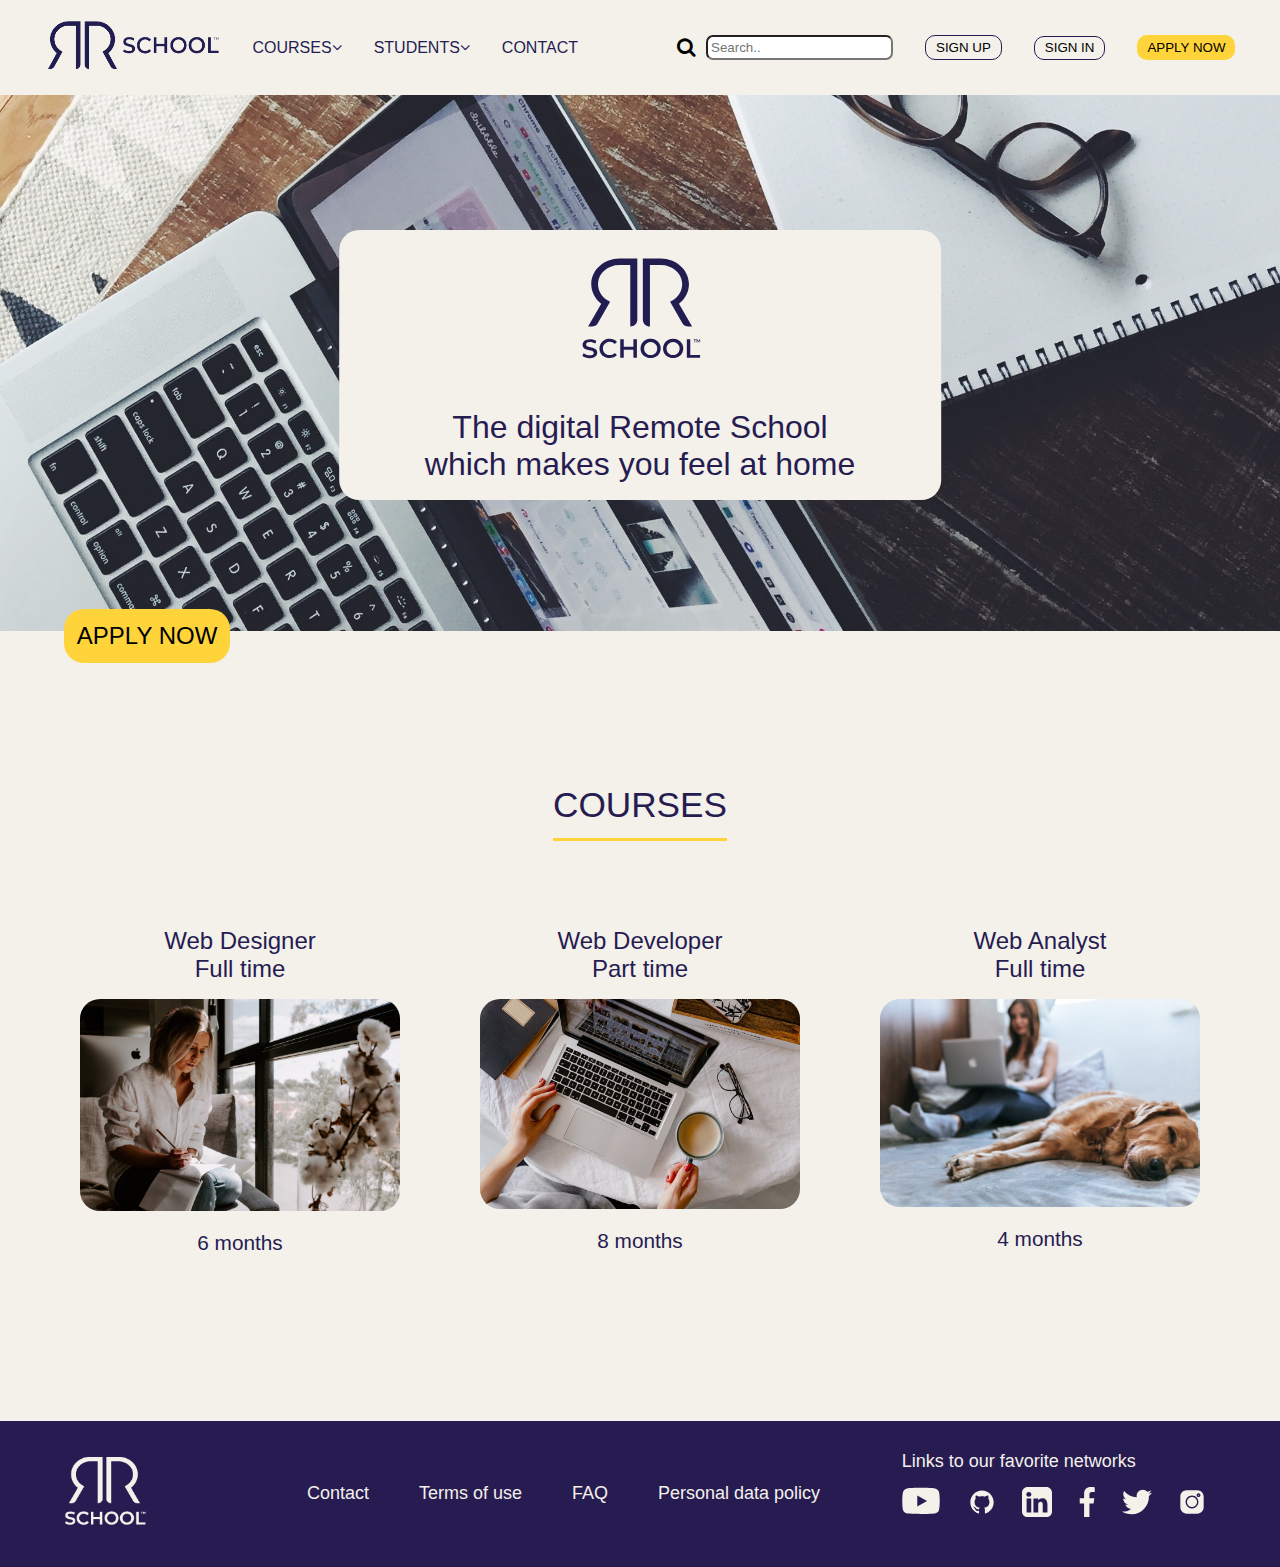
==== index.html @ ad454e44 "added missing L to apply navbar" ====
<!DOCTYPE html>
<html lang="en">
  <head>
    <meta charset="utf-8">
    <meta name="viewport" content="width=device-width, initial-scale=1.0"> <!-- displays site properly based on user's device -->
    <title>Remote School</title>
    <link rel="stylesheet" href="css/style.css">
    <link rel="stylesheet" href="css/index.css">
    <link rel="stylesheet" href="css/modal.css">
    <link href=“https://fonts.googleapis.com/css2?family=Montserrat:ital,wght@0,200;0,300;0,400;0,500;0,600;0,700;0,800;0,900;1,200;1,300;1,400;1,500;1,600;1,700;1,800;1,900&display=swap” rel=“stylesheet”>
    <link rel="stylesheet" href="https://cdnjs.cloudflare.com/ajax/libs/font-awesome/4.7.0/css/font-awesome.min.css">
    <link rel="shortcut icon" type="image/png" href="images/favicon Remote School.png"/>
    <!--*font-family fot the search button*-->
  </head>
  <body>
     <header>

      <nav class="navbar">
        
        <ul class="nav-links">
          <li class="nav-item">
            <a href="index.html" class="nav-logo">
            <img  src="images/logo2cropped.png" alt="Logo Remote School"> 
            </a> 
          </li>
          
          <div class="dropdown">
          <li class="nav-item">
            <a href="courses.html">COURSES<i class="fa fa-angle-down"></i></a>
              <div class = "dropdown-content">
                <a href="/courses.html#WebDesigner">WEB&nbsp;DESIGN</a>
                <a href="/courses.html#WebDeveloper">WEB&nbsp;DEVELOPER</a>
                <a href="/courses.html#DataAnalyst">WEB&nbsp;ANALYST</a>
              </div>
           </li>
          </div>

        <div class="dropdown">
          <li class="nav-item">
            <a href="students.html">STUDENTS<i class="fa fa-angle-down"></i></a>
              <div class = "dropdown-content">
                <a href="/students.html#Sophia">SOPHIA</a>
                <a href="/students.html#Dane">DANE</a>
                <a href="/students.html#Nina">NINA</a>
              </div>
          </li>
        </div>

        <div class="dropdown">
          <li class="nav-item">
            <a href="contact.html">CONTACT</a>
          </li>
        </div>

        </ul> 

        <ul class="nav-things">

           <li class="nav-item">
             <div class = "search-container">
             <button type="submit"><i class="fa fa-search"></i></button>
            <input type="text" placeholder="Search.." name="search">
              </div>
          </li>

           <li class="navSignButton">
            <button type="button">SIGN UP</button>
           </li>

           <li class="navSignButton">
            <button type="button">SIGN IN</button>
           </li>

           <li class="navApplyButton">
            <button type="button">APPLY NOW</button>
           </li>

        </ul>

       </nav>

     </header>
     <section>
         <div class="banner">
             <img class="banner-img" src="images/newindexbannerphoto.jpg" alt="backgroundbanner"/>
             <img class="banner-img-small" src="images/small-screen-newindexbannerphoto.jpg" alt="smallscreenbackgroundbanner"/>
             <div class="title-text-container">
              <img class="banner-logo" src="images/logo1.svg" alt="remoteschoollogo"/>
              <p class="banner-slogan">The digital Remote School
                <br> which makes you feel at home </p>
            </div>
          </div>
      </section>

    <section>
     
    <div class='button-div'>
      <button id="apply-now-modal" class="apply-index-button">APPLY NOW</button>
    </div>
    
    <div id="modal" class="modal">
        <div class="modal-inner content center">

          <p class="modal-title-font">Thanks for applying !</p>
            <div class="separator-div-modal"></div>
          <p>Please leave us your name and email address below, and we will contact you very soon :-)</p>
          
          <div class="separator-div-modal"></div>

          <form action="" class ="contact-form-index" method="get" id="usrform">
            <div class="contact-fields">
                <label for="name" name="name" ></label>
                <input type="text" name="name" id="name" placeholder="Name" required>
            </div> 
            <div class="separator-div-modal-form"></div>
            <div class="contact-fields">
                <label for="email"></label>
                <input type="email" name="email" id="email" placeholder="Email" required> 
            </div> 
            <div class="contact-fields">
          </form>

          <div class="separator-div-modal"></div>
          
          <div class="modal-two-buttons">

            <div class="close-button">
              <button class="close-button-modal-index" id="close-modal">x close</button>
            </div>

            <div class="send-button">
              <button class="send-button-modal-index" id="close-modal" id="send-modal">send !</button>
            </div>
          </div>

        </div>
      </div>
    </div>


    </section>
    <section>
        <div class="separator-div"></div>
        <div class="index-h2-container">
          <a href="courses.html" title="courses-remote"><h2 class="index-h2">COURSES</h2></a>
        </div>
      </div>
        <div class="separator-div-small"></div>
        <div class="box-container">
          <div class="courses-box">
            <h4 class="courses-box-title"><a class="specific-course-title" href="courses.html">Web Designer<br>Full time</a></h4>
            <a href="courses.html" title="courses-remote-webDev">
              <img class="courses-box-img" src="images/girl-working-index-light.jpg" alt="girl-working-index" />
            </a>
            <p class="courses-box-p">6 months</p>
          </div>
          <div class="courses-box">
            <h4 class="courses-box-title"><a class="specific-course-title" href="courses.html">Web Developer<br>Part time</a></h4>
            <a href="courses.html" title="courses-remote-webDesign">
              <img class="courses-box-img" src="images/computer-coffee-index-light.jpg" alt="girl-working-index" />
            </a>
            <p class="courses-box-p">8 months</p>
          </div>
          <div class="courses-box">
            <h4 class="courses-box-title"><a class="specific-course-title" href="courses.html">Web Analyst<br>Full time</a></h4>
            <a href="courses.html" title="courses-remote-webAnalyst">
              <img class="courses-box-img" src="images/girl-working-dog-index-light.jpg" alt="girl-working-index" />
            </a>
            <p class="courses-box-p">4 months</p>
          </div>
        </div>
        <div class="separator-div"></div>
    </section>
    
     <footer>
       <!-- logo div -->
       <div class="footer-logo">
            <a href="index.html"><img class="img-logo" src="./images/logo33.png" alt="Logo Remote School"></a>
       </div>

       <!-- ul div for content-->
       <div class="content-footer-list">
            <ul class="footer-col">
                <li> <a href="contact.html">Contact</a></li>
                <li> <a href="#">Terms of use</a></li>
                <li> <a href="#">FAQ</a></li>
                <li> <a href="#">Personal data policy</a></li>
            </ul> 
        </div>
      
      <!-- ul div  for social media-->
      <div class="links-social-network">
        <p>Links to our favorite networks</p>
        <ul class="social-list">
            <li><a href="https://www.youtube.com/"><img class="network-icons biger" src="images/icon-youtube-light.svg" alt="Youtube icon"></svg></a></li> 
            <li><a href="https://github.com/"><img class="network-icons biger" src="images/icon-github-light.svg" alt="Github icon"></a></li> 
            <li><a href="https://www.linkedin.com/"><img class="network-icons" src="images/icon-linkedin-light.svg" alt="Linkedin icon"></a></li> 
            <li><a href="https://www.facebook.com/"><img class="network-icons" src="images/icon-fb-light.svg" alt="Facebook icon"></a></li> 
            <li><a href="https://twitter.com/explore/"><img class="network-icons" src="images/icon-twitter-light.svg" alt="Twitter icon"></a></li> 
            <li><a href="https://www.instagram.com/"><img class="network-icons biger" src="images/icon-instagram-light.svg" alt="Instagram icon"></a></li> 
        </ul>
      </div>
         
     </footer>
    <script src="script.js"></script>
  </body>
</html>
---- css/style.css ----
/* -- General CSS--*/

* {
    margin: 0;
    padding: 0;
    box-sizing:border-box;
    /*This part shoud be on body. Otherwhise, we cannot 
    change the background-color (it would be overwritten) of different container for example(I had problems with the divs of footer)*/
    /*font-family: ‘Montserrat’, sans-serif;
    color: #261C52;
    background-color: #F4F0EA;*/
}

body{
    font-family: ‘Montserrat’, sans-serif;
    text-decoration: none;
    color: #261C52;
    background-color: #F4F0EA; 
    }

/* -- End of General CSS--*/

/* --Navbar section --*/

.navbar {
   width: 100%;
   display: flex;
   justify-content: space-around;
   flex-wrap: wrap;
   align-items: center;  
   background: #F3F1E9; 
}

.nav-logo {
    display: inline-block;
}

.nav-logo img{
    width: 11em;
    align: center; 
}

.nav-links, .nav-things {
    /* i had to put display: flex and align-items: center i again,
     to align the items in the nav-links-section */
    display:flex; 
    align-items: center;
    list-style: none;
    margin: 0; 
    padding: 0; 
    /* font-weight: 600; */
    color: #261C52; 
}

.nav-item, .navApplyButton, .navSignButton{
    display: inline-block; 
    margin: 1em; 
    text-align: center;
    text-decoration: none;
}

.dropdown:hover{
    cursor:pointer; 
    color: #F4F0EA; 
    background-color:  #261C52; 
    border-radius: 12px; 

}

.nav-item a {
    text-decoration: none;
    color: #261C52; 
    }
  
.nav-item a.active {
    color: #F4F0EA; 
    background-color:  #261C52; 
    border-radius: 12px; 
    padding: 10px; 
  }

.nav-item a:hover {
    color: #F4F0EA; 
    border-radius: 12px; 
}

.navApplyButton, .navSignButton { 
	border-radius: 1em;
    border-radius: 10px;
    text-decoration: none;
    cursor: cell;
  }

.navSignButton{
    border: 1px solid #261C52;
}

.navApplyButton {
    background-color: #ffd33a;
	border: none; 
  }

button{
    background-color: transparent;
    border: none; 
    display: inline-block;
    padding: 5% 10px;   
}

.navApplyButton:hover,.navSignButton:hover {
    box-shadow: #261C52 4px 0.3em 0em 0px;   
}

/*search-bar*/

.search-container{
    display: flex;
    align-items: center;
}

.search-container button {
    float: left; 
    font-size: 20px;
    border: none;
    cursor: pointer;  
}

.search-container input {
    border-radius: 7px;
    padding: 3px;
}


/* dropdown-Menü Start */

/* The container <div> - needed to position the dropdown content */
.dropdown {
    position: relative; 
    display: inline-block; 
}

/* Dropdown Content (Hidden by Default) */
.dropdown-content {
    display: none; 
    position: absolute; 
    min-width: 100px;    
}

/* Links inside the dropdown */
.dropdown-content a {
    color: #261C52;
    padding: 12px 16px;
    text-decoration: none;
    display: block;
    background-color: #F4F0EA;
    text-align: left;
    border-radius: 6px; 
    
}

/* Change color of dropdown links on hover */
.dropdown-content a:hover {
    background-color:  #261C52; 
    color: #F4F0EA; 
}

/* Show the dropdown menu on hover */
.dropdown:hover .dropdown-content {
  display: block;
  z-index: 5;
  overflow: visible;
}

/* dropdown- menü end */

/* @media screen and (max-width: 600px) {
    .navbar {
      float: none;
      display: block;
      text-align: left;
      width: 100%;
      margin: 0;
      padding: 14px;
    }
    .navbar input[type=text] {
      border: 1px solid #ccc;
    } */

/* --End of Navbar section --*/


/* --Footer section --*/
footer{
    display: flex;
    justify-content: space-around;
    background-color: #261C52;
    padding: 30px 20px;
    color:#F4F0EA; 
}

.content-footer-list{
    align-self: center;
}

.footer-col{
    display: flex;
    justify-content: space-between;
    padding: 0;
    background-color: #261C52;
}

.footer-col li{
    list-style: none;
    margin: 0;
    background-color: #261C52;
}

.footer-col li a{
    padding: 0 25px;
    color:#F4F0EA;
    font-size: 1.125rem; 
    font-weight: lighter;
}

.footer-col a{
    text-decoration: none;
    color: #261C52;
}

.footer-col a:hover{
    /*color: #FFD33A;*/
    filter: brightness(0.8);
}

.footer-logo{
    align-self: center;
}

.footer-logo:hover{
    /* filter: invert(80);*/
    filter: brightness(0.7);
 }

.img-logo {
    width: 65%;
}

.network-icons{
    width: 30px;
    height: 30px;
}

.network-icons:hover{
   /* filter: invert(80);*/
   filter: brightness(0.7);
}

.biger{
    width: 40px;
    height: 40px; 
}

.links-social-network{
    display: flex;
    flex-direction: column;
}

.links-social-network p{
    font-size: 1.125rem; 
    font-weight: lighter;
}

.social-list{
    list-style: none;
    padding: 10px 0;
    display: flex;
    justify-content: space-between;
    background-color: #261C52;
    align-items: center;
}

.social-list li{
    margin: 0;
    /*padding: 5px 0;*/
    background-color: #261C52;
}

.social-list li a{
    padding: 5px 20px;
}

.social-list li a:nth-child(1){
    padding-left: 0px;
}
.social-list li a:last-child){
    padding-right: 0px;
}

/*--End Footer section --*/

/* ---Responsive Design--- */

@media (max-width: 768px){

}
---- css/index.css ----
/* -- General CSS--*/

* {
    margin: 0;
    padding: 0;
    box-sizing:border-box;
    /*This part shoud be on body. Otherwhise, we cannot 
    change the background-color (it would be overwritten) of different container for example(I had problems with the divs of footer)*/
    /*font-family: ‘Montserrat’, sans-serif;
    color: #261C52;
    background-color: #F4F0EA;*/
    text-decoration: none;
    
}

body{
    font-family: ‘Montserrat’, sans-serif;
    text-decoration: none;
    color: #261C52;
    background-color: #F4F0EA; 
    }

/* -- End of General CSS--*/

/* -- Banner section --*/

.banner{
    position: relative;
    height: 20%;
}

.banner-img{
    width: 100%;
    position: relative;
}

.title-text-container{
    display:flex;
    flex-direction: column;
    justify-content: space-evenly;
    background-color: #F4F0EA;
    position: absolute;
    top : 50%;
    left : 50%;
    transform: translate(-50%,-50%);
    width : 47%;
    height : 50%;
    border-radius: 20px;
    margin:auto;
}

.banner-logo{
    text-align: center;
    height: 45%;
}

.banner-slogan{
    padding-top: 4%;
    font-size: 2em;
    font-weight: 200;
    text-align: center;
}

/* --End of Banner section --*/

/* Apply Button --*/

.button-div :hover{
    color :#F3F1E9;
    background-color:#261C52 ;
    text-decoration: none;
}

.apply-index-button{
    padding: 1%;
    border-radius: 20px;
    font-size: 1.5em;
    font-weight: 200;
    text-align: center;
    border-style: none;
    position: absolute;
    margin-top : -2%;
    margin-left : 5%;
    overflow: visible;
    background-color: #ffd33a ;
    text-decoration: none;
}

/* End of Apply Button --*/

/* --Courses Carousel section --*/

.separator-div{
    height:150px;
}

.index-h2-container{
    text-align: center;
    margin-left: auto;
    margin-right: auto;
    border-bottom: 0.2rem solid #FFD33A;
    padding-bottom: 1%;
    white-space: nowrap;
    width : min-content;
}

.index-h2 {
    font-size: 2.2em;
    font-weight: 300;
    color:#261C52;
    text-decoration: none;
}

.separator-div-small{
    height:70px;
}

.box-container{
    display: flex;
    justify-content: space-evenly;
}

.specific-course-title{
    text-decoration: none;
    color:#261C52;
}

.courses-box{
    width : 25%;
    text-align: center;
    justify-content: center;
}

.courses-box-img{
    width : 100%;
    border-radius: 20px;
}

.courses-box-title{
    padding: 5%;
    font-size: 1.5em;
    font-weight: 380;
}

.courses-box-p{
    padding: 5%;
    font-size: 1.3em;
    font-weight: 380;
}

/* --End of Courses Carousel section --*/




/* ---Responsive Design EXTRA LARGE --- */

@media screen and (min-width: 1200px){

    .banner-img-small{
     display: none;
    }
}

/* ---End of Responsive Design EXTRA LARGE --- */



/* ---Responsive Design LARGE --- */

@media screen and (min-width: 992px) and (max-width:1199px){

    .banner-img-small{
     display: none;
    }

    .apply-index-button{
        margin-top : -2.5%;
    }

}




/* ---End of Responsive Design LARGE --- */



/* ---Responsive Design MEDIUM --- */

@media screen and (min-width: 768px) and (max-width:992px){

    .banner-img-small{
     display: none;
    }

    .title-text-container{
        width : 50%;
        height : 57%;
    }
    
    .banner-logo{
        height: 45%;
    }
    
    .banner-slogan{
        font-size: 1.5em;
    }

    .apply-index-button{
        padding: 2%;
        font-size: 1.2em;
        margin-top : -6%;
    }

    .separator-div{
        height: 135px;
    }
    
    .index-h2 {
        font-size: 2.1em;
    }

}

/* ---End of Responsive Design MEDIUM --- */



/* ---Responsive Design SMALL --- */

@media screen and (min-width: 576px) and  (max-width: 767px){

    /* -- Banner section --*/
  
    .banner-img{
        display: none;
    }

    .banner-img-small{
        width: 100%;
        position: relative;
    }

    .title-text-container{
        width : 60%;
        height : 60%;
    }
    
    .banner-logo{
        height: 50%;
    }
    
    .banner-slogan{
        font-size: 1.5em;
    }
    
    /* --End of Banner section --*/

    /* Apply Button --*/

    .apply-index-button{
        padding: 1.3%;
        font-size: 1.3em;
        margin-top : -4%;
    }

    /* End of Apply Button --*/

    /* --Courses Carousel section --*/

    .separator-div{
        height:120px;
    }

    .index-h2 {
        font-size: 2em;
    }

    .separator-div-small{
        height:60px;
    }

    .box-container{
        flex-direction: column;
        align-items: center;
    }

    .courses-box{
        width : 55%;
        padding: 2%;
        margin: 1%;
    }

    .courses-box-title{
        padding: 5%;
        font-size: 1.5em;
        font-weight: 380;
    }

    .courses-box-p{
        padding: 5%;
        font-size: 1.3em;
        font-weight: 380;
    }

    /* --End of Courses Carousel section --*/  

}

/* ---End of Responsive Design SMALL --- */


/* ---Responsive Design EXTRA SMALL --- */

@media screen and (min-width: 352px) and (max-width: 575px){

    /* -- Banner section --*/
  
    .banner-img{
        display: none;
    }

    .banner-img-small{
        width: 100%;
        position: relative;
    }

    .title-text-container{
        width : 60%;
        height : 60%;
    }
    
    .banner-logo{
        height: 50%;
    }
    
    .banner-slogan{
        font-size: 1.3em;
    }
    
    /* --End of Banner section --*/

    /* Apply Button --*/

    .apply-index-button{
        padding: 2%;
        font-size: 1em;
        margin-top : -5%;
    }


    /* End of Apply Button --*/

    /* --Courses Carousel section --*/

    .separator-div{
        height:120px;
    }

    .index-h2 {
        font-size: 1.9em;
    }

    .separator-div-small{
        height:60px;
    }

    .box-container{
        flex-direction: column;
        align-items: center;
    }

    .courses-box{
        width : 53%;
        padding: 2%;
    }

    .courses-box-title{
        padding: 5%;
        font-size: 1.4em;
        font-weight: 380;
    }

    .courses-box-p{
        padding: 2%;
        margin: 5%;
        font-size: 1.2em;
        font-weight: 380;
    }

    /* --End of Courses Carousel section --*/  

}

/* ---End of Responsive Design EXTRA SMALL --- */
---- css/modal.css ----
/* -- General CSS--*/

* {
    margin: 0;
    padding: 0;
    box-sizing:border-box;
    /*This part shoud be on body. Otherwhise, we cannot 
    change the background-color (it would be overwritten) of different container for example(I had problems with the divs of footer)*/
    /*font-family: ‘Montserrat’, sans-serif;
    color: #261C52;
    background-color: #F4F0EA;*/
}

body{
    font-family: ‘Montserrat’, sans-serif;
    text-decoration: none;
    color: #261C52;
    background-color: #F4F0EA; 
    }

/* -- End of General CSS--*/


.apply-index-button{
    padding: 1%;
    border-radius: 20px;
    font-size: 1.5em;
    font-weight: 200;
    text-align: center;
    border-style: none;
    position: absolute;
    margin-top : -2%;
    margin-left : 5%;
    overflow: visible;
    background-color: #ffd33a ;
    text-decoration: none;
}

.modal {
    background-color: #F8E7C0;
    font-family: ‘Montserrat’, sans-serif;
    text-decoration: none;
    color: #261C52;
    font-size: 1.3em;
    font-weight: 150;
    display: none;
    margin-left: auto;
    margin-right: auto;
    align-self: center;
    justify-self: center;
    width: 90vw;
    padding:3%;
    padding-bottom: 1%;
    position: absolute;
    left: 5%;
    top:75%;
}

.modal-title-font{
    font-size: 1.6em;
}

.modal-inner {
    padding: 5%;
    text-align: center;
    justify-content: center;
    display: flex;
    flex-direction: column;
}

.separator-div-modal{
    height: 20px;
}

.separator-div-modal-form{
    height: 7px;
}

.contact-form-index{
    display: flex;
    flex-direction: column;
    justify-content: space-between;
    margin-right: auto;
    margin-left: auto;
    padding: 5%;
    text-align: center;
    width: 80%;
}

.contact-form-index input {
    background-color: #F3F1E9;
    border: none;
    width: 100%;
    border: none;
    border-radius: 5px;
    padding: 2%;
    padding-left: 4%;
    color: #261C52;
}

.contact-form-index input{
    height: 35px;
}

.modal-two-buttons{
    display: flex;
    flex-direction: row;
    width: 80%;
    justify-content: space-evenly;
    margin-left: auto;
    margin-right: auto;
}

.send-button :hover{
    color :#F3F1E9;
    background-color:#261C52 ;
    text-decoration: none;
}


.send-button-modal-index{
    border-radius: 20px;
    font-size: 0.8em;
    font-weight: 150;
    text-align: center;
    border-style: none;
    background-color: #ffd33a ;
    text-decoration: none;
    align-self: center;
    justify-self: center;
    text-align: center;
    white-space: nowrap;
}

.close-button :hover{
    color :#F3F1E9;
    background-color:#261C52 ;
    text-decoration: none;
}

.close-button-modal-index{
    border-radius: 20px;
    font-size: 0.8em;
    font-weight: 150;
    text-align: center;
    border-style: none;
    background-color: #ffd33a ;
    text-decoration: none;
    align-self: center;
    justify-self: center;
    text-align: center;
    white-space: nowrap;
}
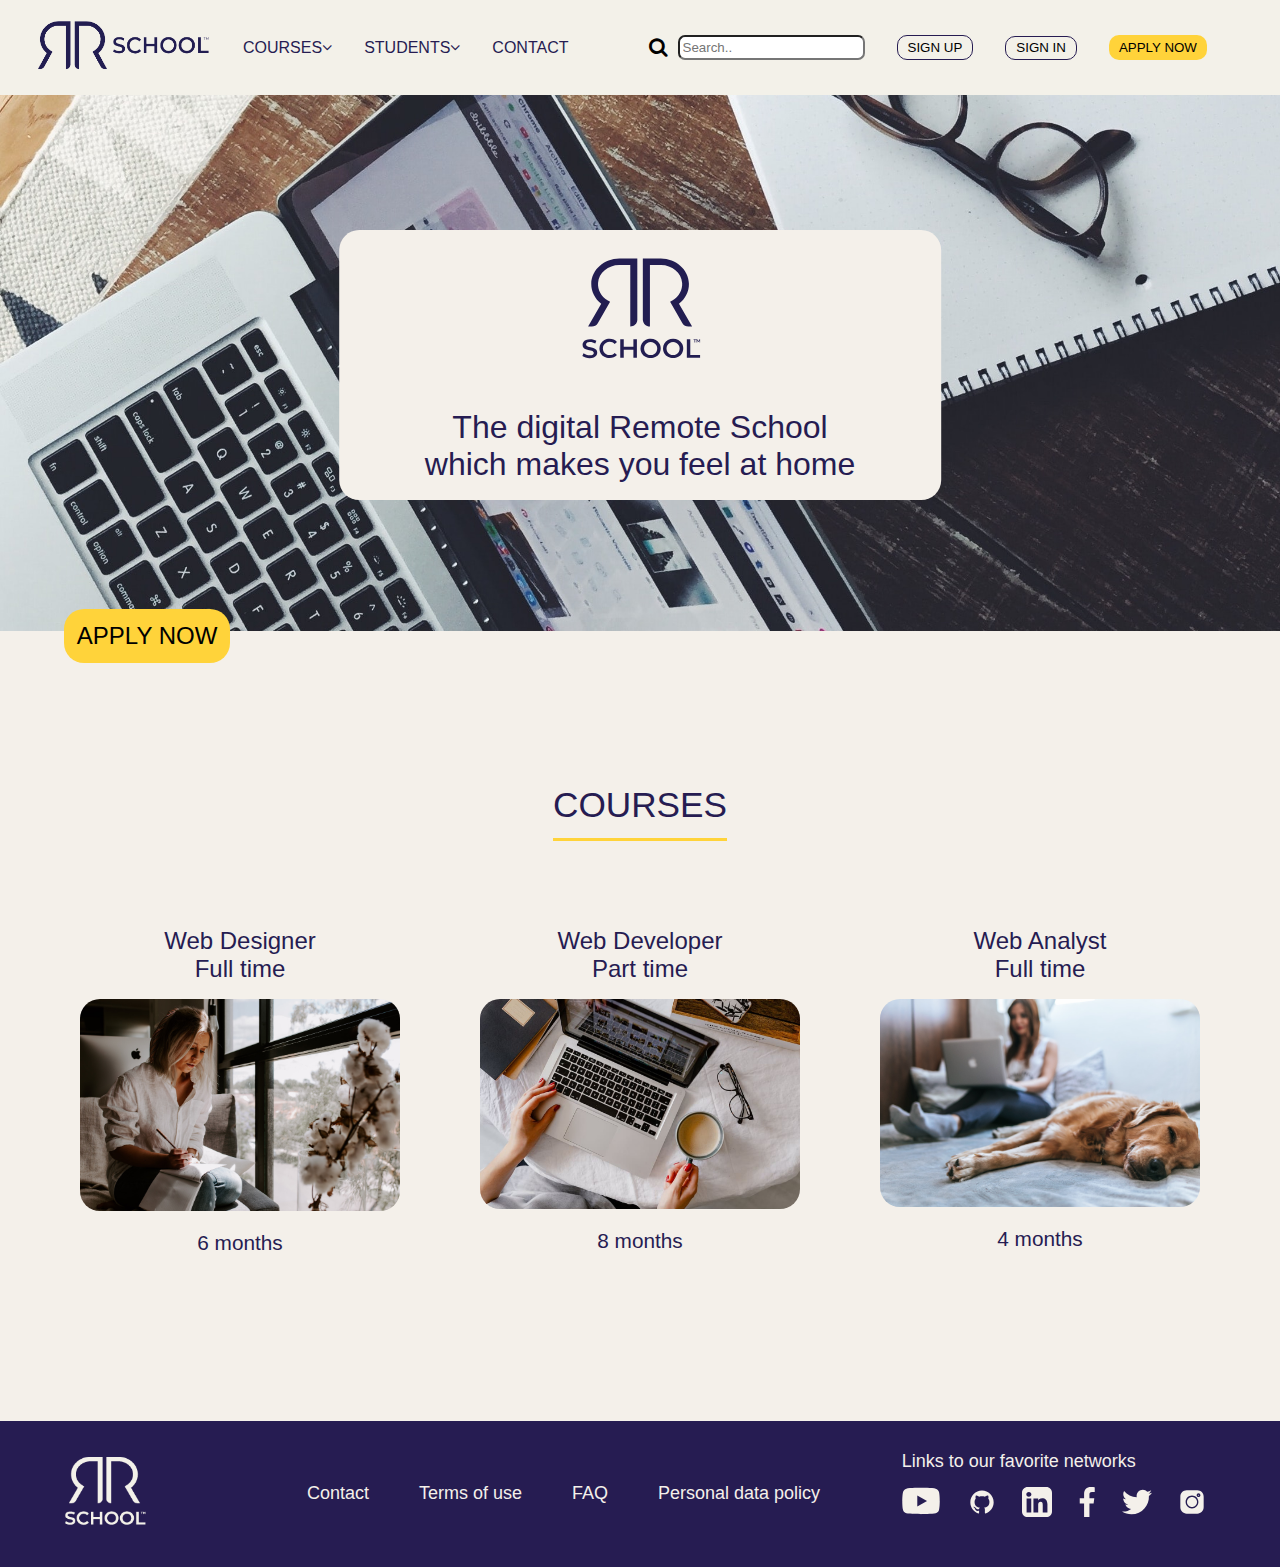
==== commit 8ef898b2: "first trys on responsive navbar" ====
--- a/index.html
+++ b/index.html
@@ -76,7 +76,9 @@
            </li>
 
         </ul>
-
+        <div class="resNavSection">
+        <div class="burgerMenu" ><i class="fa fa-bars"></i></div>
+      </div>
        </nav>
 
      </header>
--- a/css/style.css
+++ b/css/style.css
@@ -21,6 +21,10 @@
 /* -- End of General CSS--*/
 
 /* --Navbar section --*/
+
+.burgerMenu{
+    display:none; 
+}
 
 .navbar {
    width: 100%;
@@ -173,21 +177,6 @@
 
 /* dropdown- menü end */
 
-/* @media screen and (max-width: 600px) {
-    .navbar {
-      float: none;
-      display: block;
-      text-align: left;
-      width: 100%;
-      margin: 0;
-      padding: 14px;
-    }
-    .navbar input[type=text] {
-      border: 1px solid #ccc;
-    } */
-
-/* --End of Navbar section --*/
-
 
 /* --Footer section --*/
 footer{
@@ -301,7 +290,27 @@
 /* ---Responsive Design--- */
 
 @media (max-width: 768px){
-
-}
-
-
+    /* navbar-section */
+
+.resNavSection{
+    display: flex; 
+    justify-content: space-between;
+}
+
+
+.burgerMenu{
+    display: block; 
+
+}
+
+.nav-links, .nav-things {
+    display:none; 
+}
+
+.nav-logo{
+    display:block; 
+}
+
+}
+
+
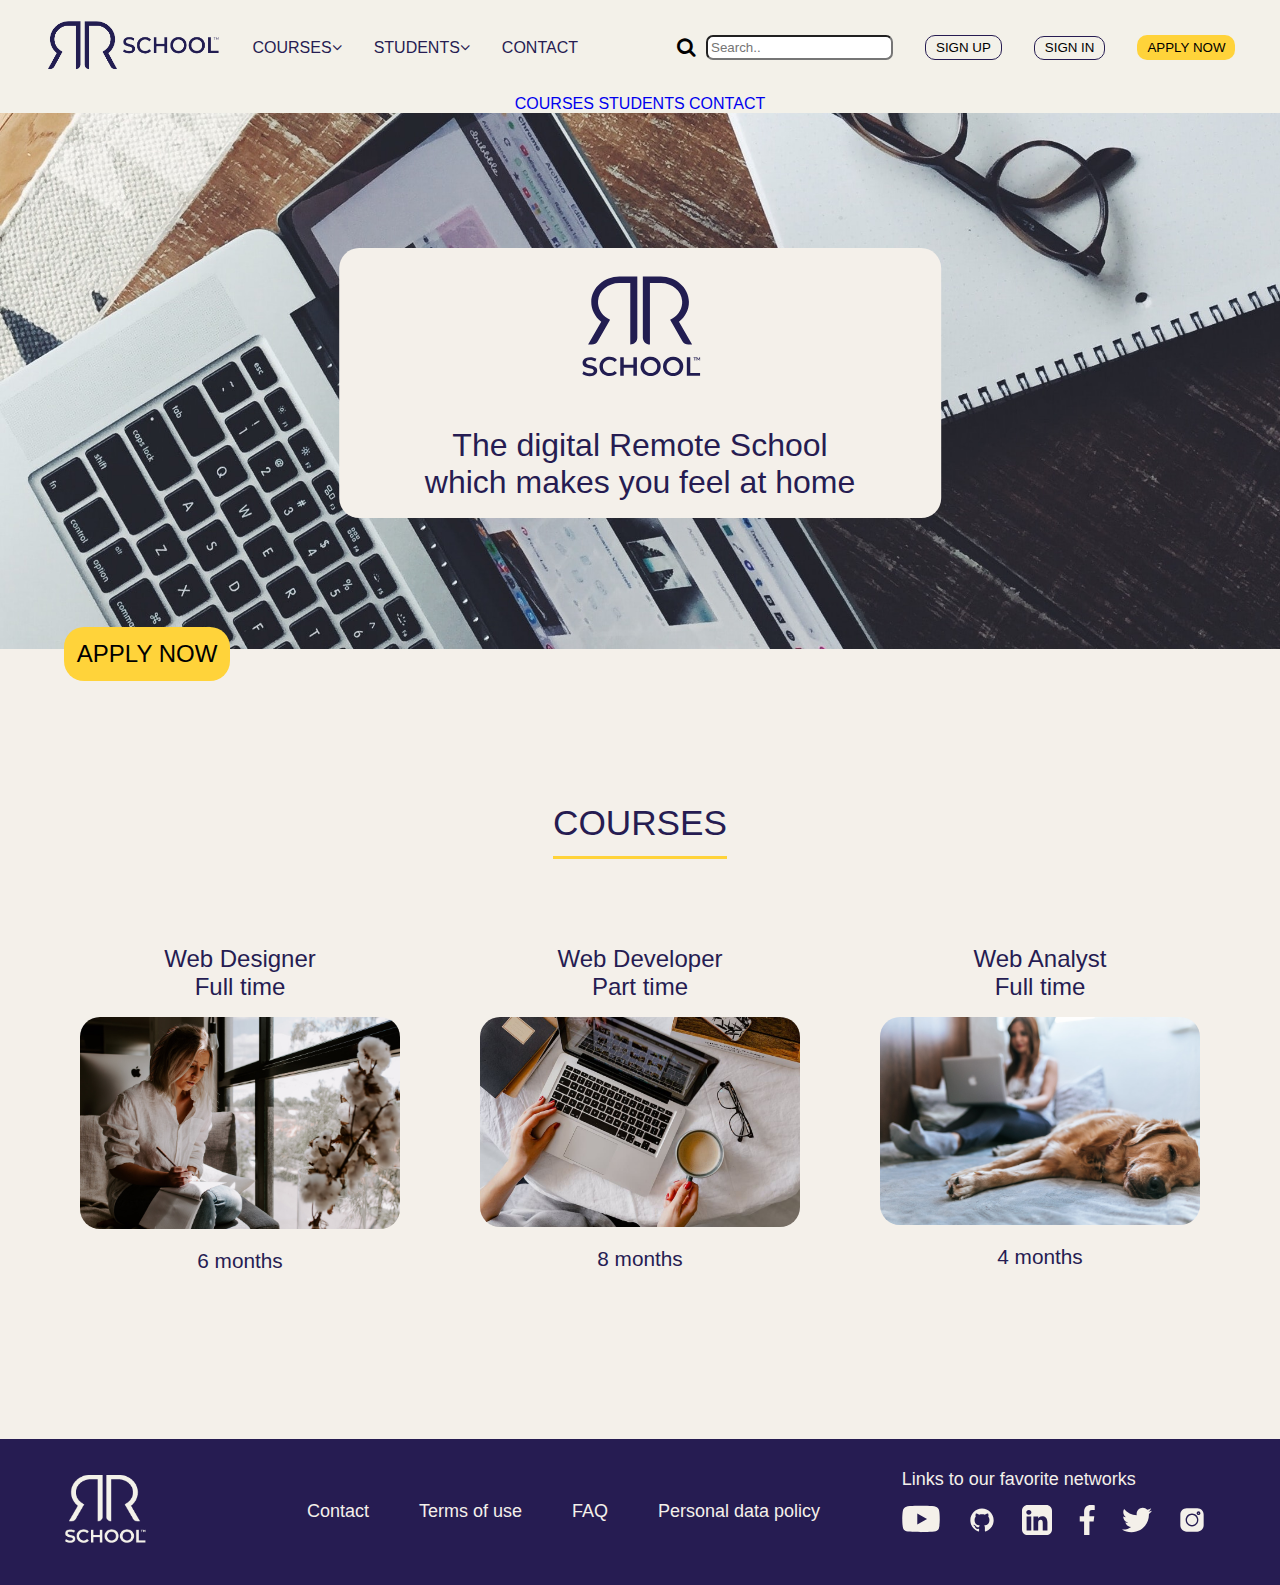
==== commit bdf9d17c: "added responsiveness to navbar" ====
--- a/index.html
+++ b/index.html
@@ -24,7 +24,7 @@
             </a> 
           </li>
           
-          <div class="dropdown">
+         <div class="dropdown">
           <li class="nav-item">
             <a href="courses.html">COURSES<i class="fa fa-angle-down"></i></a>
               <div class = "dropdown-content">
@@ -51,8 +51,7 @@
             <a href="contact.html">CONTACT</a>
           </li>
         </div>
-
-        </ul> 
+       </ul> 
 
         <ul class="nav-things">
 
@@ -76,8 +75,15 @@
            </li>
 
         </ul>
-        <div class="resNavSection">
+       <div class="resNavSection">
+        <div class="res-dropdown">
         <div class="burgerMenu" ><i class="fa fa-bars"></i></div>
+          <div class = "res-dropdown-content">
+          <a href="/courses.html">COURSES</a>
+          <a href="/students.html">STUDENTS</a>
+          <a href="/contact.html">CONTACT</a>
+          </div>
+        </div>
       </div>
        </nav>
 
--- a/css/style.css
+++ b/css/style.css
@@ -63,7 +63,7 @@
     text-decoration: none;
 }
 
-.dropdown:hover{
+.dropdown :hover{
     cursor:pointer; 
     color: #F4F0EA; 
     background-color:  #261C52; 
@@ -295,22 +295,60 @@
 .resNavSection{
     display: flex; 
     justify-content: space-between;
-}
-
+    align-items: center;
+}
 
 .burgerMenu{
     display: block; 
-
-}
-
-.nav-links, .nav-things {
+}
+
+.burgerMenu .fa{
+    font-size: 25px;
+    padding: 10px; 
+}
+
+.nav-links .dropdown, .nav-things {
     display:none; 
 }
 
-.nav-logo{
-    display:block; 
-}
-
-}
-
-
+/* The container <div> - needed to position the dropdown content */
+.res-dropdown {
+    position: relative; 
+    display: inline-block; 
+}
+
+/* Dropdown Content (Hidden by Default) */
+.res-dropdown-content {
+    display: none; 
+    position: absolute; 
+    min-width: 100px;    
+}
+
+/* Links inside the dropdown */
+.res-dropdown-content a {
+    color: #261C52;
+    padding: 12px 16px;
+    text-decoration: none;
+    display: block;
+    background-color: #F4F0EA;
+    text-align: right;
+    border-radius: 6px; 
+    
+}
+
+/* Change color of dropdown links on hover */
+.res-dropdown-content a:hover {
+    background-color:  #261C52; 
+    color: #F4F0EA; 
+}
+
+/* Show the dropdown menu on hover */
+.res-dropdown:hover .res-dropdown-content {
+  display: block;
+  z-index: 5;
+  overflow: visible;
+}
+
+}
+
+
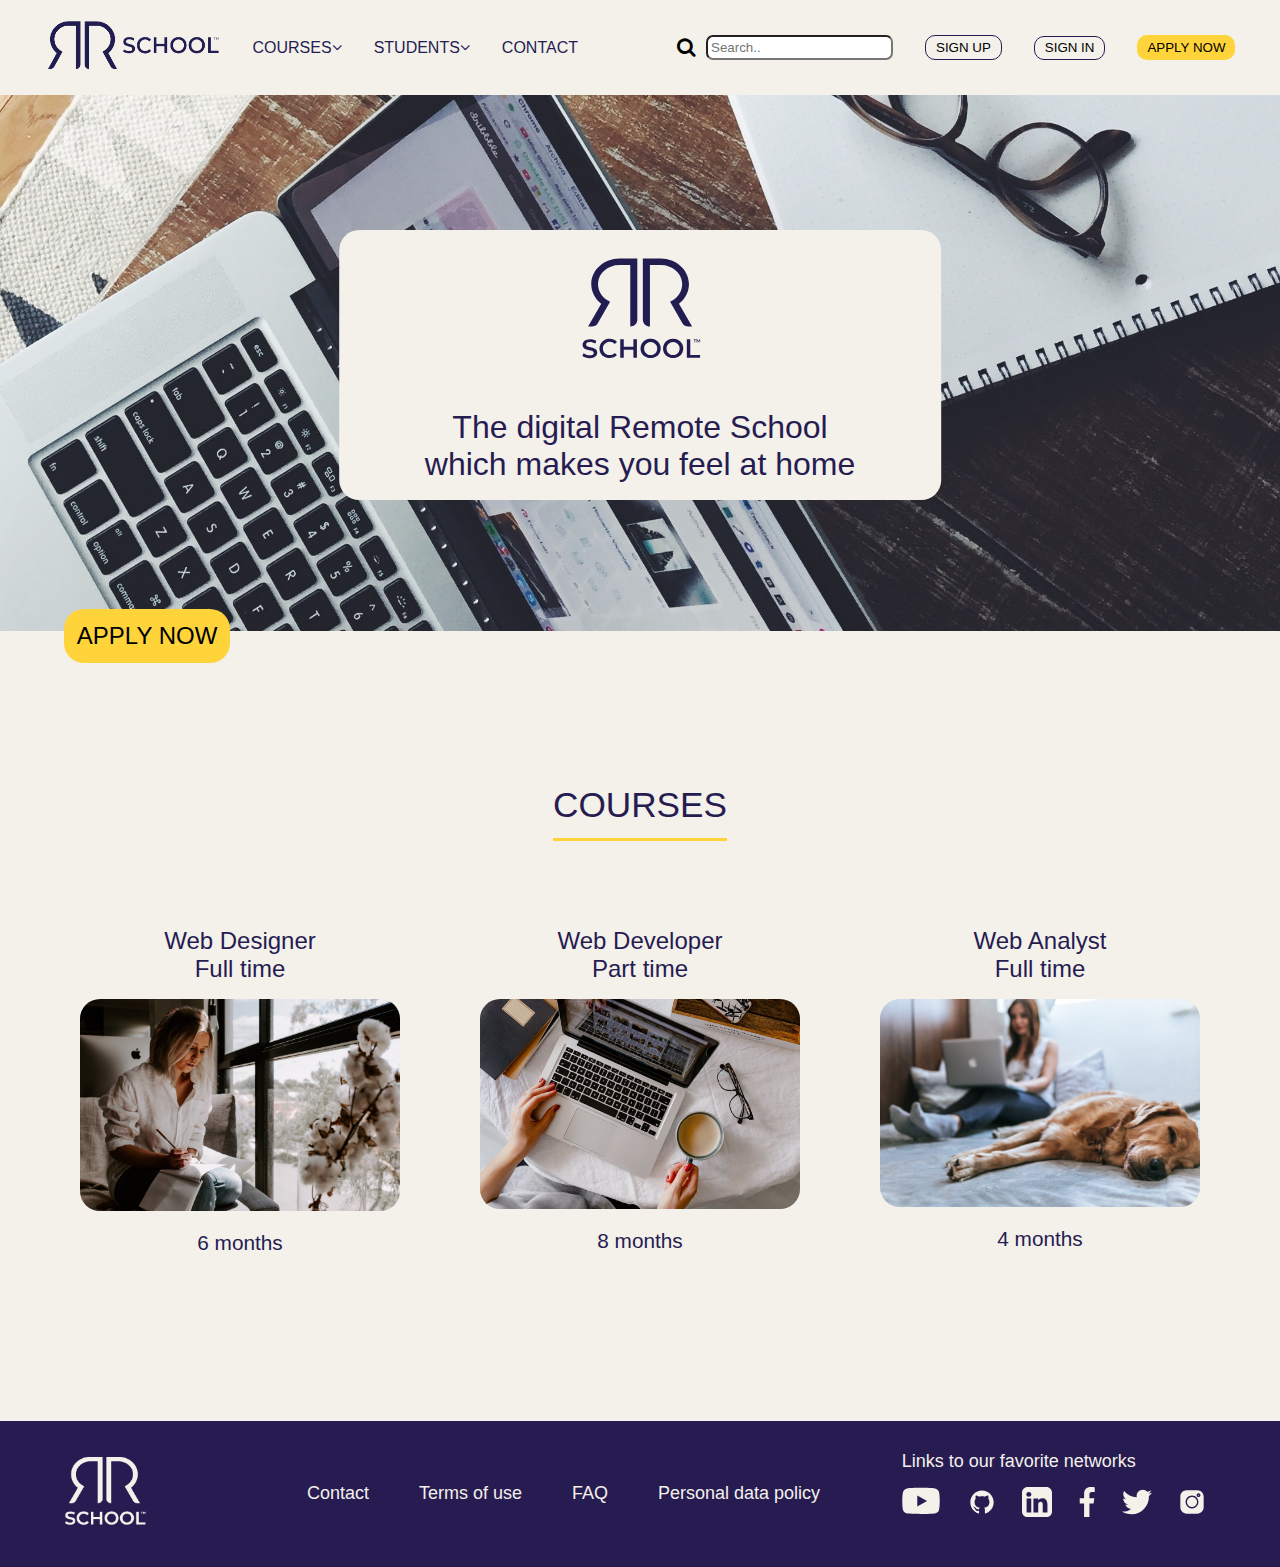
==== commit 0ce7eb9e: "updates and start working on modals for courses" ====
--- a/index.html
+++ b/index.html
@@ -13,6 +13,7 @@
     <!--*font-family fot the search button*-->
   </head>
   <body>
+    <!-- NAV BAR -->
      <header>
 
       <nav class="navbar">
@@ -88,18 +89,26 @@
        </nav>
 
      </header>
+     <!-- END OF NAV BAR -->
+
+     <!-- BANNER -->
      <section>
          <div class="banner">
-             <img class="banner-img" src="images/newindexbannerphoto.jpg" alt="backgroundbanner"/>
-             <img class="banner-img-small" src="images/small-screen-newindexbannerphoto.jpg" alt="smallscreenbackgroundbanner"/>
-             <div class="title-text-container">
+             
+            <img class="banner-img" src="images/newindexbannerphoto.jpg" alt="backgroundbanner"/>
+            <img class="banner-img-small" src="images/small-screen-newindexbannerphoto.jpg" alt="smallscreenbackgroundbanner"/>
+             
+            <div class="title-text-container">
               <img class="banner-logo" src="images/logo1.svg" alt="remoteschoollogo"/>
               <p class="banner-slogan">The digital Remote School
                 <br> which makes you feel at home </p>
             </div>
-          </div>
-      </section>
-
+
+        </div>
+    </section>
+    <!-- END OF BANNER -->
+
+    <!-- APPLY BUTTON -->
     <section>
      
     <div class='button-div'>
@@ -125,7 +134,6 @@
                 <label for="email"></label>
                 <input type="email" name="email" id="email" placeholder="Email" required> 
             </div> 
-            <div class="contact-fields">
           </form>
 
           <div class="separator-div-modal"></div>
@@ -145,41 +153,53 @@
       </div>
     </div>
 
-
     </section>
+    <!-- END OF APPLY BUTTON -->
+
+    <!-- COURSES -->
     <section>
         <div class="separator-div"></div>
+        
         <div class="index-h2-container">
           <a href="courses.html" title="courses-remote"><h2 class="index-h2">COURSES</h2></a>
         </div>
-      </div>
+     
         <div class="separator-div-small"></div>
+
         <div class="box-container">
+
           <div class="courses-box">
-            <h4 class="courses-box-title"><a class="specific-course-title" href="courses.html">Web Designer<br>Full time</a></h4>
-            <a href="courses.html" title="courses-remote-webDev">
+            <h4 class="courses-box-title"><a class="specific-course-title" href="courses.html#WebDesigner">Web Designer<br>Full time</a></h4>
+            <a href="courses.html#WebDesigner" title="courses-remote-webDev">
               <img class="courses-box-img" src="images/girl-working-index-light.jpg" alt="girl-working-index" />
             </a>
             <p class="courses-box-p">6 months</p>
           </div>
+
           <div class="courses-box">
-            <h4 class="courses-box-title"><a class="specific-course-title" href="courses.html">Web Developer<br>Part time</a></h4>
-            <a href="courses.html" title="courses-remote-webDesign">
+            <h4 class="courses-box-title"><a class="specific-course-title" href="courses.html#WebDeveloper">Web Developer<br>Part time</a></h4>
+            <a href="courses.html#WebDeveloper" title="courses-remote-webDesign">
               <img class="courses-box-img" src="images/computer-coffee-index-light.jpg" alt="girl-working-index" />
             </a>
             <p class="courses-box-p">8 months</p>
           </div>
+
           <div class="courses-box">
-            <h4 class="courses-box-title"><a class="specific-course-title" href="courses.html">Web Analyst<br>Full time</a></h4>
-            <a href="courses.html" title="courses-remote-webAnalyst">
+            <h4 class="courses-box-title"><a class="specific-course-title" href="courses.html#DataAnalyst">Web Analyst<br>Full time</a></h4>
+            <a href="courses.html#DataAnalyst" title="courses-remote-webAnalyst">
               <img class="courses-box-img" src="images/girl-working-dog-index-light.jpg" alt="girl-working-index" />
             </a>
             <p class="courses-box-p">4 months</p>
           </div>
-        </div>
+
+        </div>
+
         <div class="separator-div"></div>
+
     </section>
+    <!-- END OF COURSES -->
     
+    <!-- FOOTER -->
      <footer>
        <!-- logo div -->
        <div class="footer-logo">
@@ -210,6 +230,7 @@
       </div>
          
      </footer>
+    <!-- END OF FOOTER -->
     <script src="script.js"></script>
   </body>
 </html>
--- a/css/style.css
+++ b/css/style.css
@@ -86,6 +86,7 @@
 .nav-item a:hover {
     color: #F4F0EA; 
     border-radius: 12px; 
+    padding: 7px; 
 }
 
 .navApplyButton, .navSignButton { 
@@ -176,7 +177,8 @@
 }
 
 /* dropdown- menü end */
-
+.resNavSection {
+    display: none; }
 
 /* --Footer section --*/
 footer{
@@ -292,6 +294,19 @@
 @media (max-width: 768px){
     /* navbar-section */
 
+.navbar {
+    justify-content: space-between;
+}
+
+.nav-logo img {
+    width: 6em; 
+    padding: 10px; 
+}
+
+.nav-item {
+    margin: 0em;
+}
+
 .resNavSection{
     display: flex; 
     justify-content: space-between;
@@ -332,7 +347,7 @@
     display: block;
     background-color: #F4F0EA;
     text-align: right;
-    border-radius: 6px; 
+    border-radius: 6px;
     
 }
 
@@ -347,8 +362,9 @@
   display: block;
   z-index: 5;
   overflow: visible;
-}
-
-}
-
-
+  right: 0; 
+}
+
+}
+
+
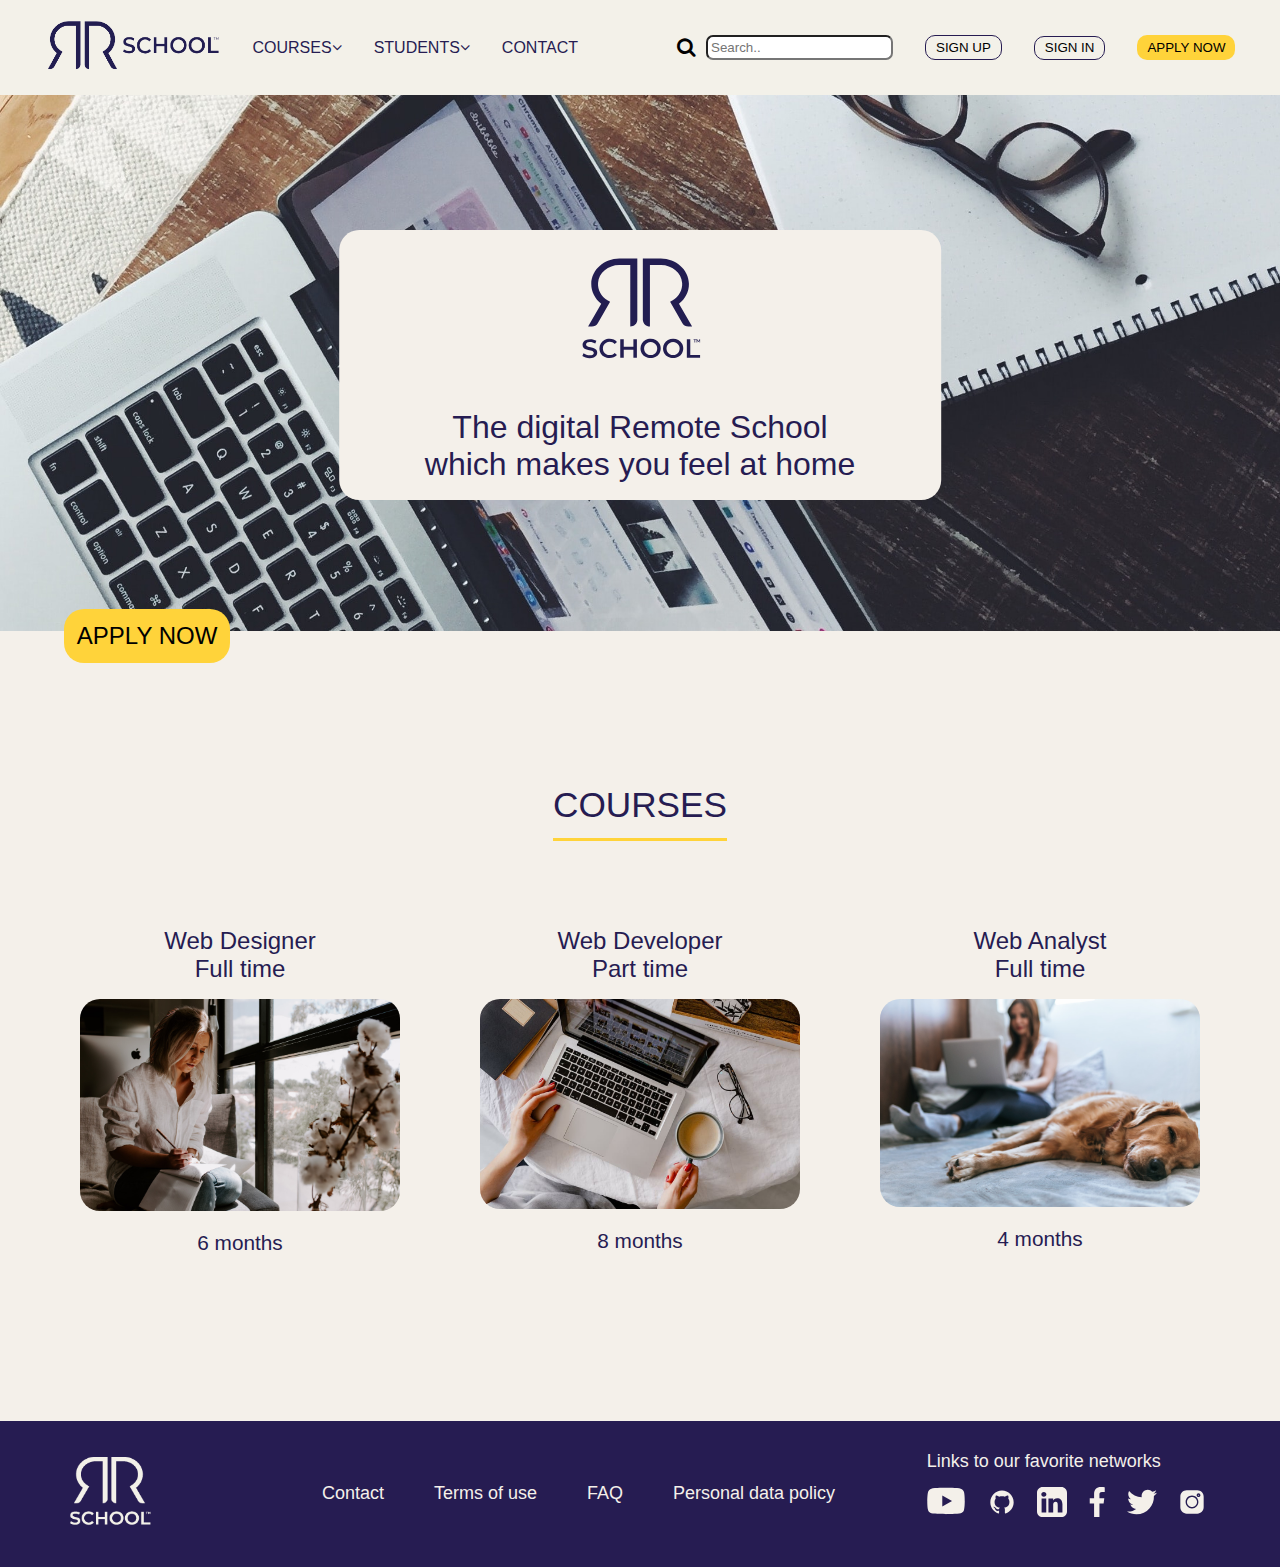
==== commit c942522e: "cleaning html code" ====
--- a/index.html
+++ b/index.html
@@ -7,9 +7,9 @@
     <link rel="stylesheet" href="css/style.css">
     <link rel="stylesheet" href="css/index.css">
     <link rel="stylesheet" href="css/modal.css">
-    <link href=“https://fonts.googleapis.com/css2?family=Montserrat:ital,wght@0,200;0,300;0,400;0,500;0,600;0,700;0,800;0,900;1,200;1,300;1,400;1,500;1,600;1,700;1,800;1,900&display=swap” rel=“stylesheet”>
+    <link href="https://fonts.googleapis.com/css2?family=Montserrat:ital,wght@0,200;0,300;0,400;0,500;0,600;0,700;0,800;0,900;1,200;1,300;1,400;1,500;1,600;1,700;1,800;1,900&display=swap" rel="stylesheet">
     <link rel="stylesheet" href="https://cdnjs.cloudflare.com/ajax/libs/font-awesome/4.7.0/css/font-awesome.min.css">
-    <link rel="shortcut icon" type="image/png" href="images/favicon Remote School.png"/>
+    <link rel="shortcut icon" type="image/png" href="images/favicon-remote.png"/>
     <!--*font-family fot the search button*-->
   </head>
   <body>
@@ -111,50 +111,50 @@
     <!-- APPLY BUTTON -->
     <section>
      
-    <div class='button-div'>
-      <button id="apply-now-modal" class="apply-index-button">APPLY NOW</button>
-    </div>
-    
-    <div id="modal" class="modal">
-        <div class="modal-inner content center">
-
-          <p class="modal-title-font">Thanks for applying !</p>
+      <div class="button-div">
+        <button id="apply-now-modal" class="apply-index-button">APPLY NOW</button>
+      </div>
+      
+      <div id="modal" class="modal">
+          <div class="modal-inner content center">
+  
+            <p class="modal-title-font">Thanks for applying !</p>
+              <div class="separator-div-modal"></div>
+            <p>Please leave us your name and email address below, and we will contact you very soon :-)</p>
+            
             <div class="separator-div-modal"></div>
-          <p>Please leave us your name and email address below, and we will contact you very soon :-)</p>
-          
-          <div class="separator-div-modal"></div>
-
-          <form action="" class ="contact-form-index" method="get" id="usrform">
-            <div class="contact-fields">
-                <label for="name" name="name" ></label>
-                <input type="text" name="name" id="name" placeholder="Name" required>
-            </div> 
-            <div class="separator-div-modal-form"></div>
-            <div class="contact-fields">
-                <label for="email"></label>
-                <input type="email" name="email" id="email" placeholder="Email" required> 
-            </div> 
-          </form>
-
-          <div class="separator-div-modal"></div>
-          
-          <div class="modal-two-buttons">
-
-            <div class="close-button">
-              <button class="close-button-modal-index" id="close-modal">x close</button>
+  
+            <form class ="contact-form-index" method="get" id="usrform">
+              <div class="contact-fields">
+                  <label for="name"></label>
+                  <input type="text" name="name" id="name" placeholder="Name" required>
+              </div> 
+              <div class="separator-div-modal-form"></div>
+              <div class="contact-fields">
+                  <label for="email"></label>
+                  <input type="email" name="email" id="email" placeholder="Email" required> 
+              </div> 
+            </form>
+  
+            <div class="separator-div-modal"></div>
+            
+            <div class="modal-two-buttons">
+  
+              <div class="close-button">
+                <button class="close-button-modal-index" id="close-modal">x close</button>
+              </div>
+  
+              <div class="send-button">
+                <button class="send-button-modal-index" id="close-modal-send" >send !</button>
+              </div>
             </div>
-
-            <div class="send-button">
-              <button class="send-button-modal-index" id="close-modal" id="send-modal">send !</button>
-            </div>
-          </div>
-
-        </div>
-      </div>
-    </div>
-
-    </section>
+  
+          </div>
+      </div>
+  
+      </section>
     <!-- END OF APPLY BUTTON -->
+  
 
     <!-- COURSES -->
     <section>
--- a/css/style.css
+++ b/css/style.css
@@ -272,7 +272,7 @@
 
 .social-list li{
     margin: 0;
-    /*padding: 5px 0;*/
+    padding: 0 15px 0 0;
     background-color: #261C52;
 }
 
@@ -283,7 +283,7 @@
 .social-list li a:nth-child(1){
     padding-left: 0px;
 }
-.social-list li a:last-child){
+.social-list li a:last-child{
     padding-right: 0px;
 }
 
@@ -365,6 +365,127 @@
   right: 0; 
 }
 
-}
-
-
+/*Responsive footer max-width: 768px*/
+footer{
+    flex-direction: column;
+}
+
+.footer-col li a{
+    padding-left: 0;
+    padding-right: 3%;
+}
+.img-logo{
+    width: 40%;
+}
+.footer-logo{
+    padding-bottom: 15px;
+    align-self: start;
+    padding-left: 3%;
+}
+
+.footer-col{
+    justify-content: left;
+    flex-direction: column;
+    padding-top: 10px;
+    padding-bottom: 20px;
+}
+
+.footer-col li{
+    padding: 3px 0;
+}
+
+.footer-col li a, .links-social-network p{
+    font-size: 1rem; 
+    line-height: 1.125rem;
+}
+
+.content-footer-list, .links-social-network{
+    align-self: start;
+    width: 100%;
+    padding: 20px 5%;
+}
+  
+.social-list{
+    justify-content: space-between;
+    width: 60%;
+}
+
+.social-list li{
+    padding: 0 5px 0 0;
+}
+/* end Responsive footer max-width: 768px*/
+}
+
+@media (min-width:992px) and (max-width:1199px) {
+    /* Responsive footer 992px and 1199px*/
+    .footer-logo{
+        padding-bottom: 15px;
+        align-self: start;
+        padding-left: 2%;
+    }
+    
+  
+    .footer-col{
+      justify-content: center;
+      flex-direction: column;
+      padding-top: 0px;
+      padding-bottom: 20px;
+     
+    }
+  
+    .footer-col li{
+        padding: 3px 0;
+    }
+  
+    /*.content-footer-list, .links-social-network{
+      align-self: start;
+    }*/
+  
+   .links-social-network{
+      padding: 20px 25px;
+      align-self: start;
+      width: 40%;
+      align-self: start;
+     }
+
+    .content-footer-list{
+      width: 30%;
+    } /* end Responsive footer 992px and 1199px*/
+}
+
+@media  (min-width: 768px) and (max-width:992px){
+/* Responsive footer 992px */
+  .footer-logo{
+      padding-bottom: 15px;
+      /*align-self: start;*/
+      padding-left: 2%;
+      align-items: center;
+  }
+
+  .img-logo{
+    width: 60%;
+    /*padding-left: 2%;*/
+   }
+  .footer-col{
+    justify-content: left;
+    flex-direction: column;
+    padding-top: 0px;
+    padding-bottom: 20px;
+  }
+
+  .footer-col li{
+      padding: 3px 0;
+  }
+
+  .content-footer-list, .links-social-network{
+    align-self: start;
+    width: 50%;
+  }
+
+ .links-social-network{
+    padding: 20px 25px;
+   }
+   
+ /* end Responsive footer 992px */
+}
+
--- a/css/modal.css
+++ b/css/modal.css
@@ -89,16 +89,12 @@
 
 .contact-form-index input {
     background-color: #F3F1E9;
-    border: none;
     width: 100%;
     border: none;
     border-radius: 5px;
     padding: 2%;
     padding-left: 4%;
     color: #261C52;
-}
-
-.contact-form-index input{
     height: 35px;
 }
 
@@ -122,7 +118,6 @@
     border-radius: 20px;
     font-size: 0.8em;
     font-weight: 150;
-    text-align: center;
     border-style: none;
     background-color: #ffd33a ;
     text-decoration: none;
@@ -142,7 +137,6 @@
     border-radius: 20px;
     font-size: 0.8em;
     font-weight: 150;
-    text-align: center;
     border-style: none;
     background-color: #ffd33a ;
     text-decoration: none;
@@ -150,4 +144,45 @@
     justify-self: center;
     text-align: center;
     white-space: nowrap;
-}+}
+
+
+/* ---Responsive Design MEDIUM --- */
+
+@media screen and (min-width: 768px) and (max-width:992px){
+
+    .modal {
+        font-size: 1.2em;
+    }
+
+}
+
+/* ---End of Responsive Design MEDIUM --- */
+
+
+
+/* ---Responsive Design SMALL --- */
+
+@media screen and (min-width: 576px) and  (max-width: 767px){
+
+    .modal {
+        font-size: 1.2em;
+    }
+    
+}
+
+/* ---End of Responsive Design SMALL --- */
+
+
+
+/* ---Responsive Design EXTRA SMALL --- */
+
+@media screen and (min-width: 352px) and (max-width: 575px){
+
+    .modal {
+        font-size: 1.1em;
+    }
+
+}
+
+/* ---End of Responsive Design EXTRA SMALL --- */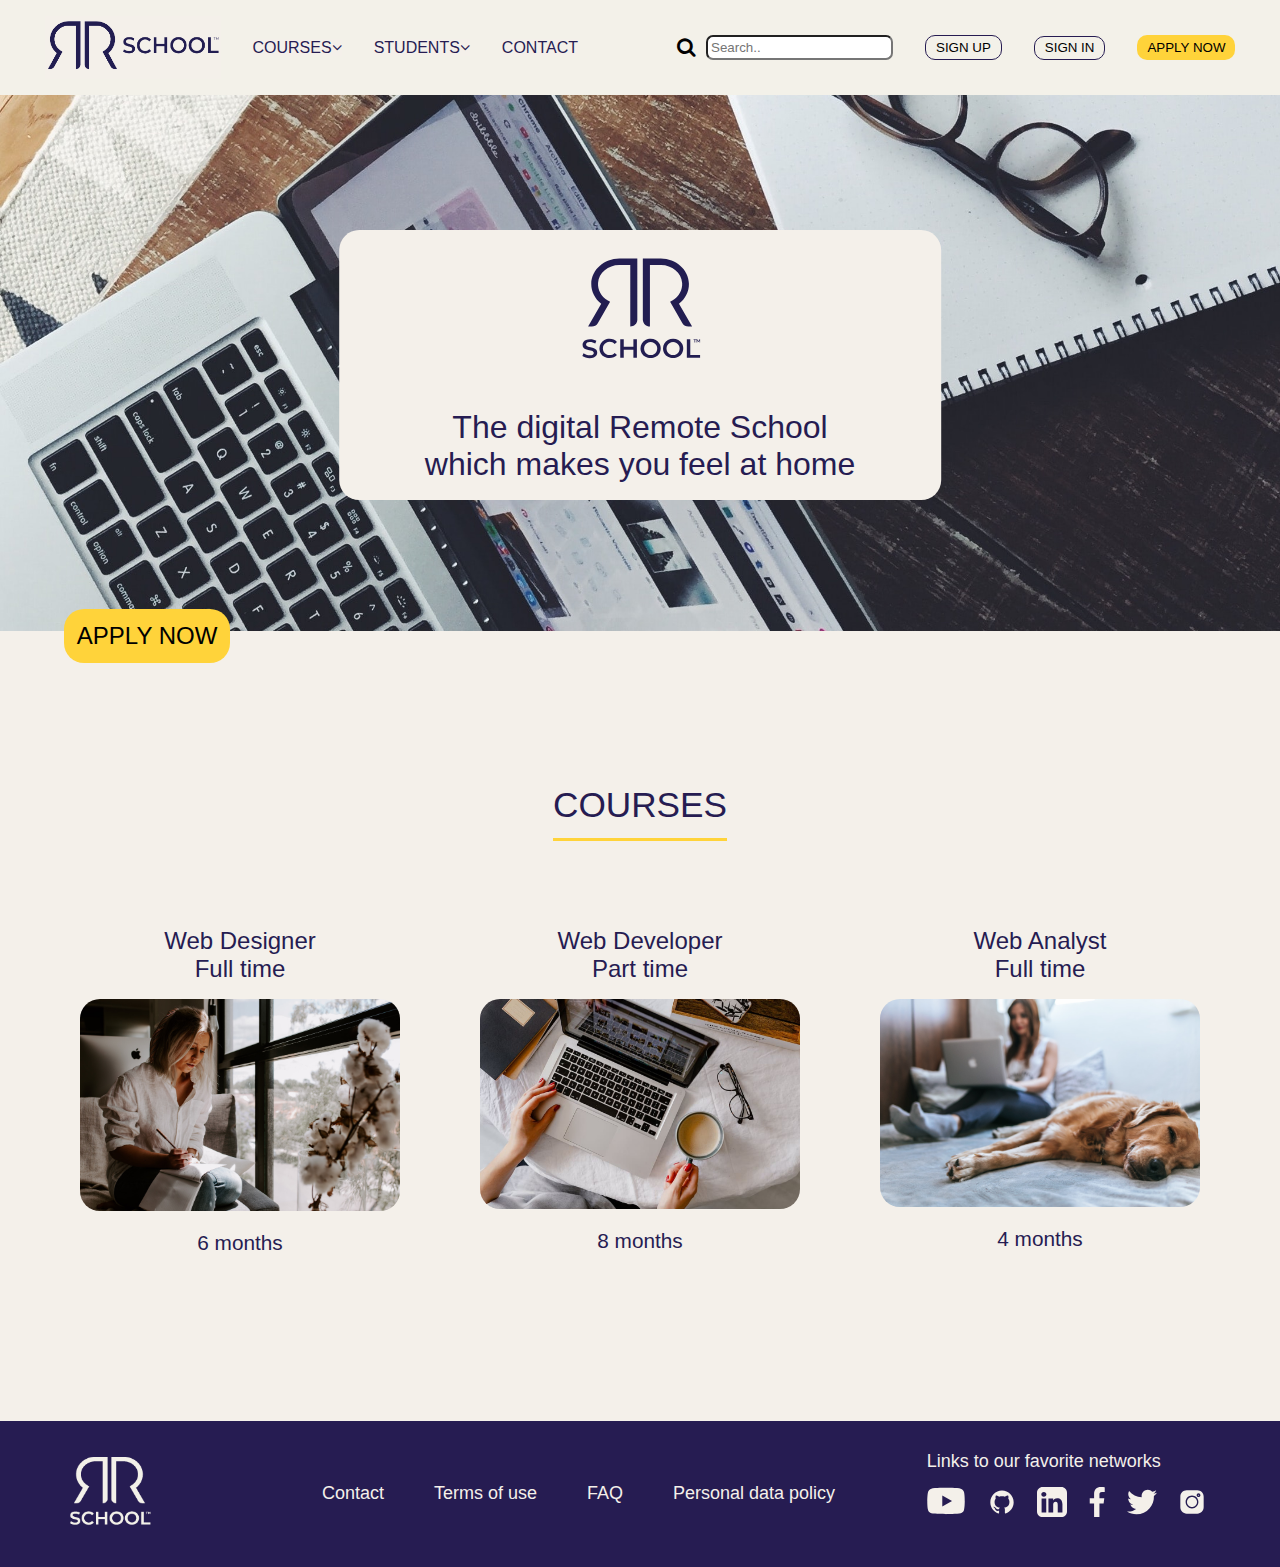
==== commit f1f4f415: "fix links" ====
--- a/index.html
+++ b/index.html
@@ -29,9 +29,9 @@
           <li class="nav-item">
             <a href="courses.html">COURSES<i class="fa fa-angle-down"></i></a>
               <div class = "dropdown-content">
-                <a href="/courses.html#WebDesigner">WEB&nbsp;DESIGN</a>
-                <a href="/courses.html#WebDeveloper">WEB&nbsp;DEVELOPER</a>
-                <a href="/courses.html#DataAnalyst">WEB&nbsp;ANALYST</a>
+                <a href="courses.html#WebDesigner">WEB&nbsp;DESIGN</a>
+                <a href="courses.html#WebDeveloper">WEB&nbsp;DEVELOPER</a>
+                <a href="courses.html#DataAnalyst">WEB&nbsp;ANALYST</a>
               </div>
            </li>
           </div>
@@ -40,9 +40,9 @@
           <li class="nav-item">
             <a href="students.html">STUDENTS<i class="fa fa-angle-down"></i></a>
               <div class = "dropdown-content">
-                <a href="/students.html#Sophia">SOPHIA</a>
-                <a href="/students.html#Dane">DANE</a>
-                <a href="/students.html#Nina">NINA</a>
+                <a href="students.html#Sophia">SOPHIA</a>
+                <a href="students.html#Dane">DANE</a>
+                <a href="students.html#Nina">NINA</a>
               </div>
           </li>
         </div>
@@ -80,9 +80,9 @@
         <div class="res-dropdown">
         <div class="burgerMenu" ><i class="fa fa-bars"></i></div>
           <div class = "res-dropdown-content">
-          <a href="/courses.html">COURSES</a>
-          <a href="/students.html">STUDENTS</a>
-          <a href="/contact.html">CONTACT</a>
+          <a href="courses.html">COURSES</a>
+          <a href="students.html">STUDENTS</a>
+          <a href="contact.html">CONTACT</a>
           </div>
         </div>
       </div>
--- a/css/style.css
+++ b/css/style.css
@@ -67,13 +67,13 @@
     cursor:pointer; 
     color: #F4F0EA; 
     background-color:  #261C52; 
-    border-radius: 12px; 
-
+    border-radius: 10px; 
 }
 
 .nav-item a {
     text-decoration: none;
     color: #261C52; 
+    background-color: #F4F0EA;
     }
   
 .nav-item a.active {
@@ -159,14 +159,13 @@
     display: block;
     background-color: #F4F0EA;
     text-align: left;
-    border-radius: 6px; 
-    
 }
 
 /* Change color of dropdown links on hover */
 .dropdown-content a:hover {
     background-color:  #261C52; 
     color: #F4F0EA; 
+    padding: 1em; 
 }
 
 /* Show the dropdown menu on hover */
@@ -454,7 +453,7 @@
 }
 
 @media  (min-width: 768px) and (max-width:992px){
-/* Responsive footer 992px */
+/* Responsive footer 768px and 992px */
   .footer-logo{
       padding-bottom: 15px;
       /*align-self: start;*/
@@ -486,6 +485,6 @@
     padding: 20px 25px;
    }
    
- /* end Responsive footer 992px */
-}
-
+ /* end Responsive footer 768px and 992px */
+}
+
--- a/css/modal.css
+++ b/css/modal.css
@@ -53,7 +53,7 @@
     padding-bottom: 1%;
     position: absolute;
     left: 5%;
-    top:75%;
+    top:55%;
 }
 
 .modal-title-font{
@@ -167,6 +167,7 @@
 
     .modal {
         font-size: 1.2em;
+        top : 45%;
     }
     
 }
@@ -181,6 +182,7 @@
 
     .modal {
         font-size: 1.1em;
+        top : 30%;
     }
 
 }
